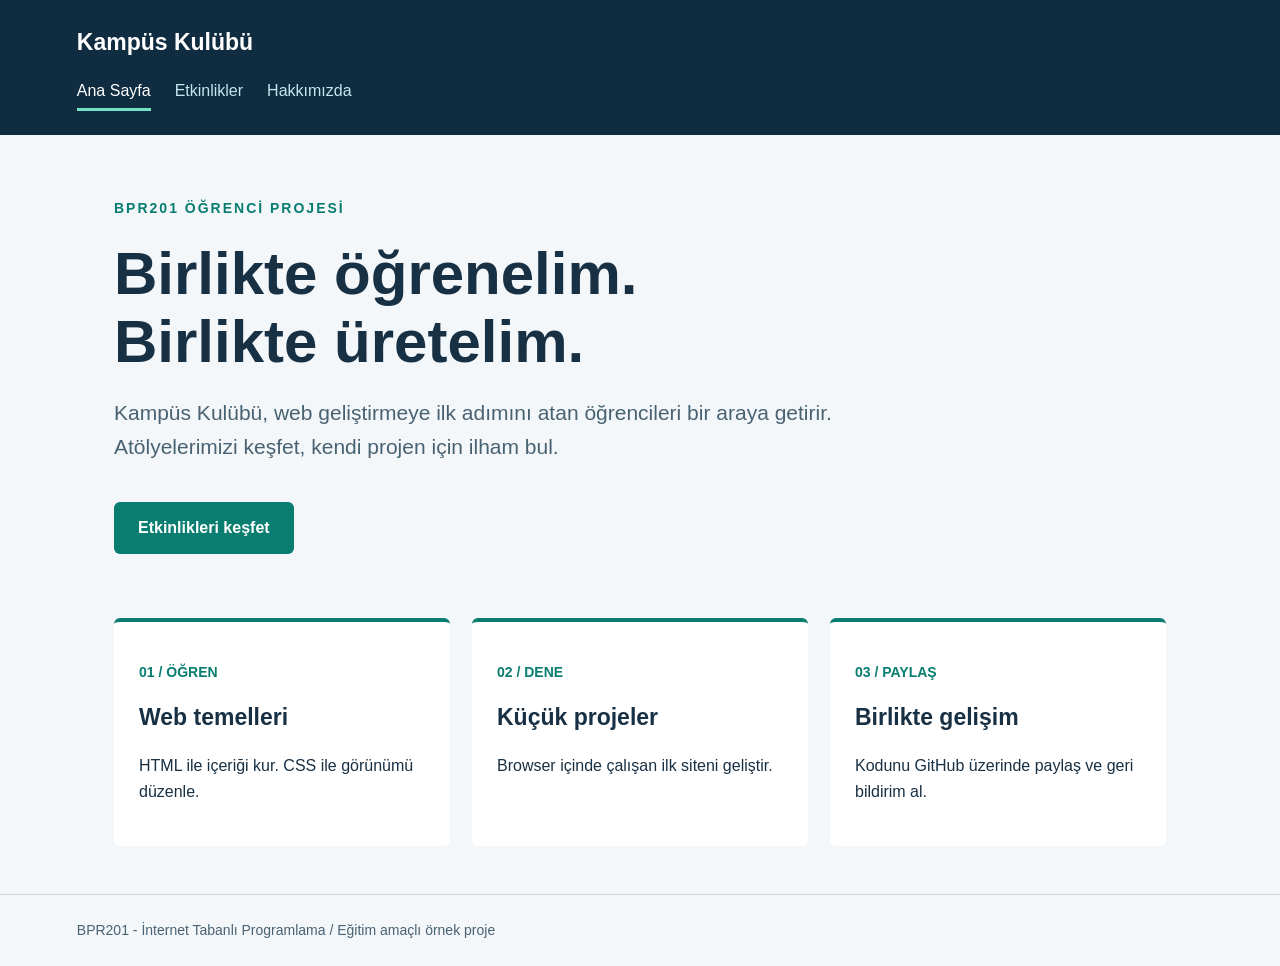
==== index.html @ 965002d8 "Add files via upload" ====
<!doctype html>
<html lang="tr">
<head>
  <meta charset="UTF-8">
  <meta name="viewport" content="width=device-width, initial-scale=1.0">
  <title>Ana Sayfa | Kampüs Kulübü</title>
  <link rel="stylesheet" href="style.css">
</head>
<body>
<header><div class="brand">Kampüs Kulübü</div><nav aria-label="Ana menü"><a href="index.html" aria-current="page">Ana Sayfa</a>
<a href="etkinlikler.html">Etkinlikler</a>
<a href="hakkimizda.html">Hakkımızda</a></nav></header>
<main><p class="eyebrow">BPR201 ÖĞRENCİ PROJESİ</p>
<h1>Birlikte öğrenelim.<br>Birlikte üretelim.</h1>
<p class="intro">Kampüs Kulübü, web geliştirmeye ilk adımını atan öğrencileri bir araya getirir. Atölyelerimizi keşfet, kendi projen için ilham bul.</p>
<a class="button" href="etkinlikler.html">Etkinlikleri keşfet</a>
<section class="grid" aria-label="Kulüp çalışma alanları">
<article><p class="meta">01 / ÖĞREN</p><h2>Web temelleri</h2><p>HTML ile içeriği kur. CSS ile görünümü düzenle.</p></article>
<article><p class="meta">02 / DENE</p><h2>Küçük projeler</h2><p>Browser içinde çalışan ilk siteni geliştir.</p></article>
<article><p class="meta">03 / PAYLAŞ</p><h2>Birlikte gelişim</h2><p>Kodunu GitHub üzerinde paylaş ve geri bildirim al.</p></article>
</section></main>
<footer>BPR201 - İnternet Tabanlı Programlama / Eğitim amaçlı örnek proje</footer>
</body>
</html>
---- style.css ----
/* Ortak görünüm: Üç HTML dosyası bu dosyayı kullanır. */
* { box-sizing: border-box; }
body { margin: 0; font-family: Arial, sans-serif; color: #183044; background: #f3f7fa; line-height: 1.65; }
header { background: #102c40; color: white; padding: 24px max(6vw, 20px); }
.brand { font-weight: bold; font-size: 23px; }
nav { display: flex; flex-wrap: wrap; gap: 24px; margin-top: 12px; }
nav a { color: #c5e6ee; text-decoration: none; padding: 4px 0; }
nav a[aria-current="page"] { color: white; border-bottom: 3px solid #72e1c5; }
a { color: #086767; }
a:focus-visible { outline: 3px solid #e1a82b; outline-offset: 5px; }
main { max-width: 1100px; margin: 0 auto; padding: 48px 24px; min-height: 65vh; }
.eyebrow { color: #087d70; font-weight: bold; letter-spacing: 2px; font-size: 14px; }
h1 { font-size: clamp(34px, 5vw, 60px); line-height: 1.12; max-width: 850px; margin: 20px 0; }
.intro { font-size: 21px; max-width: 730px; color: #496272; }
.button { display: inline-block; margin: 16px 0 32px; padding: 13px 24px; background: #087d70; color: white; border-radius: 6px; text-decoration: none; font-weight: bold; }
.grid { display: grid; grid-template-columns: repeat(3, 1fr); gap: 22px; margin-top: 32px; }
article { background: white; border-top: 4px solid #087d70; padding: 25px; border-radius: 6px; }
article h2 { margin: 10px 0; font-size: 23px; }
.meta { font-size: 14px; color: #087d70; font-weight: bold; }
.note { padding: 18px 22px; border-left: 4px solid #db9d27; background: #fff4d8; margin-top: 30px; }
footer { border-top: 1px solid #cad8e0; padding: 24px 6vw; color: #496272; font-size: 14px; }
@media (max-width: 700px) { .grid { grid-template-columns: 1fr; } main { padding-top: 28px; } }
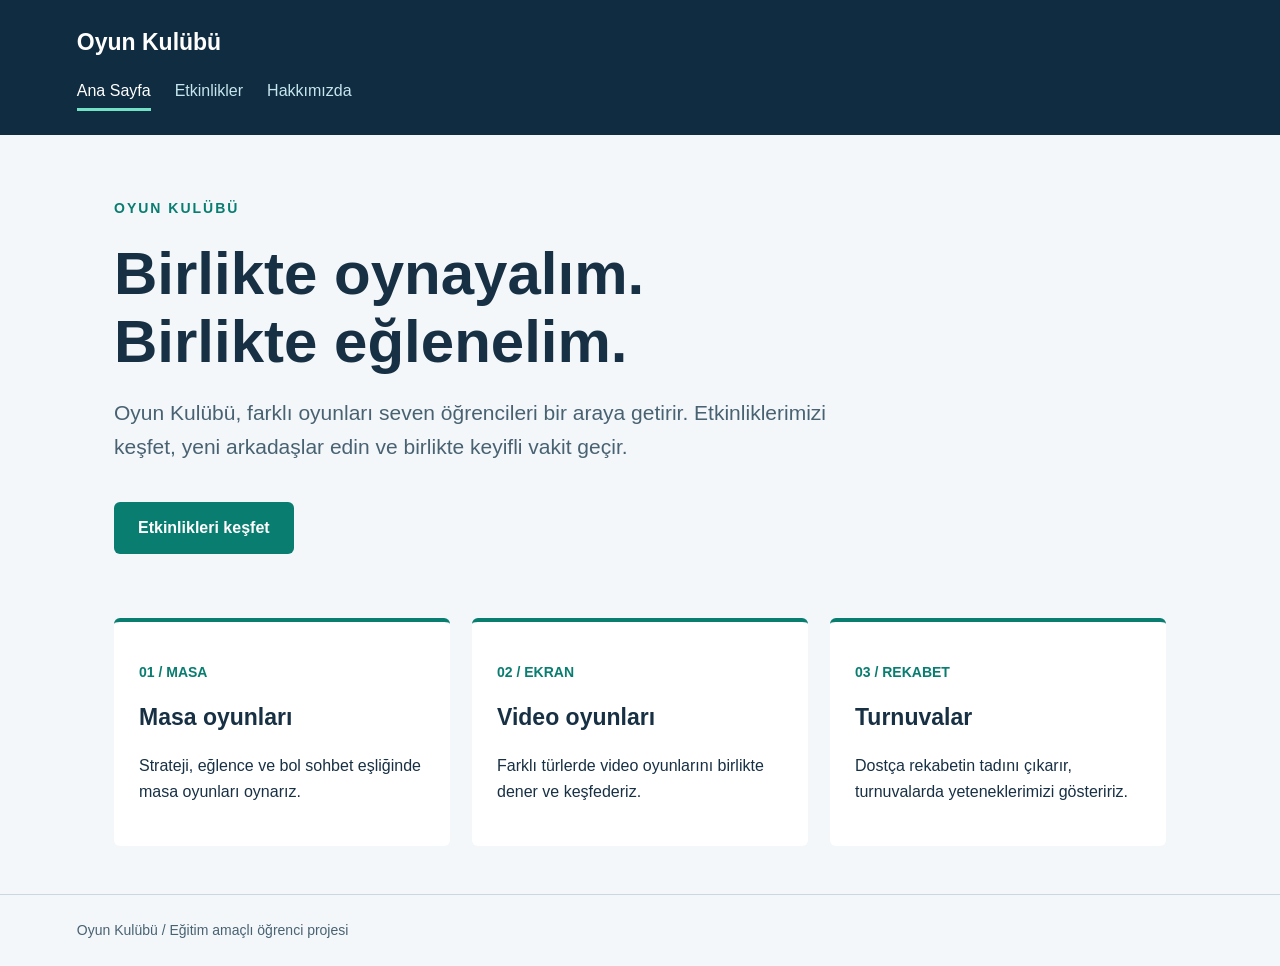
==== commit 00d8d7af: "add proje son hali" ====
--- a/index.html
+++ b/index.html
@@ -3,22 +3,22 @@
 <head>
   <meta charset="UTF-8">
   <meta name="viewport" content="width=device-width, initial-scale=1.0">
-  <title>Ana Sayfa | Kampüs Kulübü</title>
+  <title>Oyun Kulübü</title>
   <link rel="stylesheet" href="style.css">
 </head>
 <body>
-<header><div class="brand">Kampüs Kulübü</div><nav aria-label="Ana menü"><a href="index.html" aria-current="page">Ana Sayfa</a>
+<header><div class="brand">Oyun Kulübü</div><nav aria-label="Ana menü"><a href="index.html" aria-current="page">Ana Sayfa</a>
 <a href="etkinlikler.html">Etkinlikler</a>
 <a href="hakkimizda.html">Hakkımızda</a></nav></header>
-<main><p class="eyebrow">BPR201 ÖĞRENCİ PROJESİ</p>
-<h1>Birlikte öğrenelim.<br>Birlikte üretelim.</h1>
-<p class="intro">Kampüs Kulübü, web geliştirmeye ilk adımını atan öğrencileri bir araya getirir. Atölyelerimizi keşfet, kendi projen için ilham bul.</p>
+<main><p class="eyebrow">OYUN KULÜBÜ</p>
+<h1>Birlikte oynayalım.<br>Birlikte eğlenelim.</h1>
+<p class="intro">Oyun Kulübü, farklı oyunları seven öğrencileri bir araya getirir. Etkinliklerimizi keşfet, yeni arkadaşlar edin ve birlikte keyifli vakit geçir.</p>
 <a class="button" href="etkinlikler.html">Etkinlikleri keşfet</a>
 <section class="grid" aria-label="Kulüp çalışma alanları">
-<article><p class="meta">01 / ÖĞREN</p><h2>Web temelleri</h2><p>HTML ile içeriği kur. CSS ile görünümü düzenle.</p></article>
-<article><p class="meta">02 / DENE</p><h2>Küçük projeler</h2><p>Browser içinde çalışan ilk siteni geliştir.</p></article>
-<article><p class="meta">03 / PAYLAŞ</p><h2>Birlikte gelişim</h2><p>Kodunu GitHub üzerinde paylaş ve geri bildirim al.</p></article>
+<article><p class="meta">01 / MASA</p><h2>Masa oyunları</h2><p>Strateji, eğlence ve bol sohbet eşliğinde masa oyunları oynarız.</p></article>
+<article><p class="meta">02 / EKRAN</p><h2>Video oyunları</h2><p>Farklı türlerde video oyunlarını birlikte dener ve keşfederiz.</p></article>
+<article><p class="meta">03 / REKABET</p><h2>Turnuvalar</h2><p>Dostça rekabetin tadını çıkarır, turnuvalarda yeteneklerimizi gösteririz.</p></article>
 </section></main>
-<footer>BPR201 - İnternet Tabanlı Programlama / Eğitim amaçlı örnek proje</footer>
+<footer>Oyun Kulübü / Eğitim amaçlı öğrenci projesi</footer>
 </body>
 </html>
--- a/style.css
+++ b/style.css
@@ -13,6 +13,14 @@
 h1 { font-size: clamp(34px, 5vw, 60px); line-height: 1.12; max-width: 850px; margin: 20px 0; }
 .intro { font-size: 21px; max-width: 730px; color: #496272; }
 .button { display: inline-block; margin: 16px 0 32px; padding: 13px 24px; background: #087d70; color: white; border-radius: 6px; text-decoration: none; font-weight: bold; }
+.search-controls { max-width: 730px; margin-top: 28px; }
+.search-controls label { display: block; margin-bottom: 8px; font-weight: bold; }
+.search-actions { display: grid; grid-template-columns: minmax(0, 1fr) auto; gap: 10px; }
+.search-actions input { min-width: 0; padding: 11px 13px; border: 2px solid #cad8e0; border-radius: 6px; color: #183044; font: inherit; }
+.search-actions button { padding: 11px 16px; border: 0; border-radius: 6px; background: #102c40; color: white; font: inherit; font-weight: bold; cursor: pointer; }
+.search-actions input:focus-visible, .search-actions button:focus-visible { outline: 3px solid #e1a82b; outline-offset: 3px; }
+#result-count { color: #496272; }
+#empty-message { padding: 18px 22px; border-left: 4px solid #db9d27; background: #fff4d8; }
 .grid { display: grid; grid-template-columns: repeat(3, 1fr); gap: 22px; margin-top: 32px; }
 article { background: white; border-top: 4px solid #087d70; padding: 25px; border-radius: 6px; }
 article h2 { margin: 10px 0; font-size: 23px; }
@@ -20,3 +28,4 @@
 .note { padding: 18px 22px; border-left: 4px solid #db9d27; background: #fff4d8; margin-top: 30px; }
 footer { border-top: 1px solid #cad8e0; padding: 24px 6vw; color: #496272; font-size: 14px; }
 @media (max-width: 700px) { .grid { grid-template-columns: 1fr; } main { padding-top: 28px; } }
+@media (max-width: 480px) { .search-actions { grid-template-columns: 1fr; } .search-actions button { width: 100%; } }
